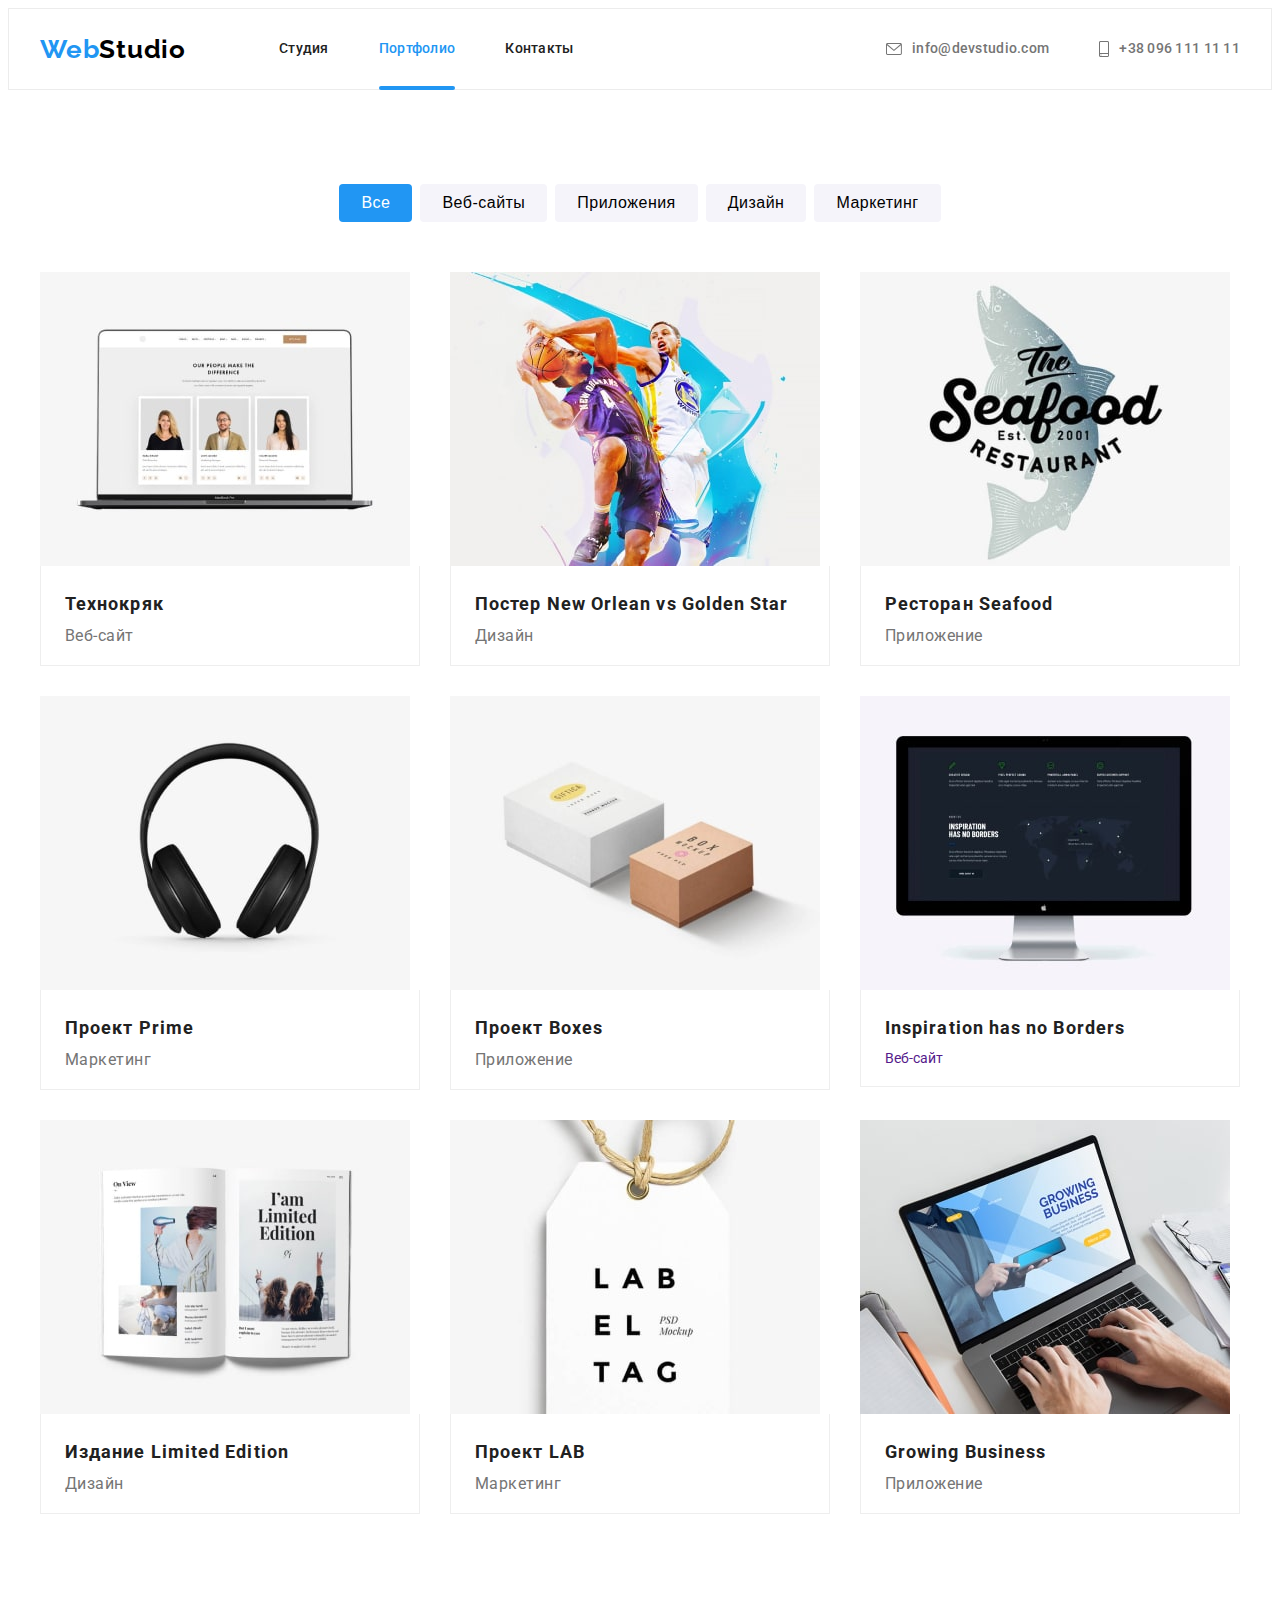
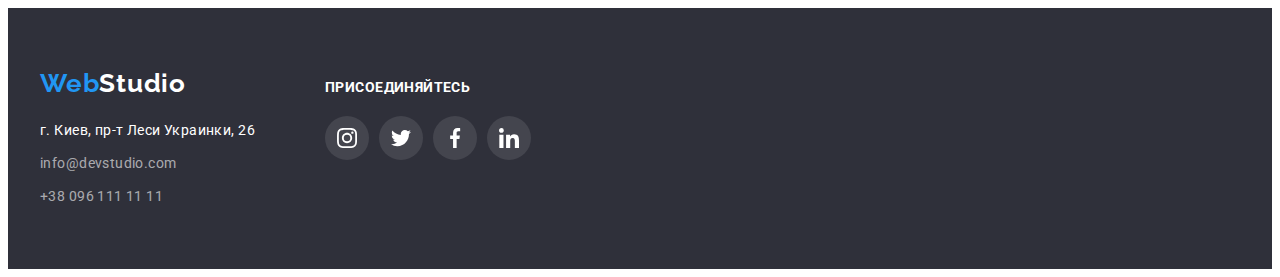
==== portfolio.html @ d4c0b466 "Initial commit" ====
<!DOCTYPE html>
<html lang="ru">
  <head>
    <meta charset="utf-8" />
    <meta http-equiv="X-UA-Compatible" content="IE=edge" />
    <title>Студия</title>
    <meta name="viewport" content="width=device-width, initial-scale=1" />
    <link
      href="https://fonts.googleapis.com/css2?family=Raleway:wght@700&family=Roboto:wght@400;500;700;900&display=swap"
      rel="stylesheet"
    />
    <link
      rel="stylesheet"
      href="https://cdnjs.cloudflare.com/ajax/libs/modern-normalize/1.1.0/modern-normalize.min.css"
      integrity="sha512-wpPYUAdjBVSE4KJnH1VR1HeZfpl1ub8YT/NKx4PuQ5NmX2tKuGu6U/JRp5y+Y8XG2tV+wKQpNHVUX03MfMFn9Q=="
      crossorigin="anonymous"
      referrerpolicy="no-referrer"
    />
    <link rel="stylesheet" href="./css/styles.css" />
    <link rel="preconnect" href="https://fonts.gstatic.com" crossorigin />
  </head>
  <!--header-->
  <body>
    <header class="header">
      <div class="container">
        <a href="./index.html" lang="en" class="header-logo"
          >Web<span class="header-logo-add">Studio</span></a
        >
        <nav>
          <ul class="header-list list">
            <li class="header-item">
              <a class="header-link link" href="./index.html">Студия</a>
            </li>
            <li class="header-item">
              <a class="header-link link current" href="./portfolio.html">Портфолио</a>
            </li>
            <li class="header-item"><a class="header-link link" href="">Контакты</a></li>
          </ul>
        </nav>
        <ul class="contacts-list list">
          <li class="contacts-item">
            <a class="contacts-link link" href="mailto:info@devstudio.com">
              <svg class="contacts-icon" width="16" height="12">
                <use href="./images/icons.svg#icon-envelope"></use></svg
              >info@devstudio.com</a
            >
          </li>
          <li class="contacts-item">
            <a class="contacts-link link" href="tel:+380961111111">
              <svg class="contacts-icon" width="10" height="16">
                <use href="./images/icons.svg#icon-smartphone"></use></svg
              >+38 096 111 11 11</a
            >
          </li>
        </ul>
      </div>
    </header>
    <!--main-->
    <main>
      <section class="portfolio section">
        <div class="container">
          <h1 hidden>Кнопки</h1>
          <ul class="filter-list list">
            <li class="filter-item">
              <button class="filter-button filter-button-current" type="button">Все</button>
            </li>
            <li class="filter-item">
              <button class="filter-button" type="button">Веб-сайты</button>
            </li>
            <li class="filter-item">
              <button class="filter-button" type="button">Приложения</button>
            </li>
            <li class="filter-item">
              <button class="filter-button" type="button">Дизайн</button>
            </li>
            <li class="filter-item">
              <button class="filter-button" type="button">Маркетинг</button>
            </li>
          </ul>
          <ul class="portfolio-list list">
            <li class="portfolio-item">
              <a class="portfolio-link link" href="">
                <div class="portfolio-wrap">
                <img src="./images/portfolio-1.jpg" alt="Наши работы фото 1" width="370" />
                <p class="portfolio-description">
                  Ресурс предлагает комплексные предложения с разныcм уровнем функционала и
                  сервисов. Все это позволит посетителю получить исчерпывающие сведения о компании
                  или частном лице.
                </p></div>
                <div class="portfolio-text-wrapper">
                  <h2 class="portfolio-title">Технокряк</h2>
                  <p class="portfolio-text">Веб-сайт</p>
                </div>
              </a>
            </li>
            <li class="portfolio-item">
              <a class="portfolio-link link" href="">
                <div class="portfolio-wrap">
                  <img src="./images/portfolio-2.jpg" alt="Наши работы фото 2" width="370" />
                  <p class="portfolio-description">
                    Lorem ipsum dolor sit amet consectetur adipisicing elit. Officiis id soluta
                    eligendi sequi quibusdam repellat nesciunt error odit. Magni quia harum error
                    est reiciendis sed quod explicabo architecto soluta quas.
                  </p>
                </div>
                <div class="portfolio-text-wrapper">
                  <h2 class="portfolio-title">Постер New Orlean vs Golden Star</h2>
                  <p class="portfolio-text">Дизайн</p>
                </div></a
              >
            </li>
            <li class="portfolio-item">
              <a class="portfolio-link link" href="">
                <div class="portfolio-wrap">
                  <img src="./images/portfolio-3.jpg" alt="Наши работы фото 3" width="370" />
                  <p class="portfolio-description">
                    Lorem ipsum dolor sit amet consectetur adipisicing elit. Officiis id soluta
                    eligendi sequi quibusdam repellat nesciunt error odit. Magni quia harum error
                    est reiciendis sed quod explicabo architecto soluta quas.
                  </p>
                </div>
                <div class="portfolio-text-wrapper">
                  <h2 class="portfolio-title">Ресторан Seafood</h2>
                  <p class="portfolio-text">Приложение</p>
                </div></a
              >
            </li>
            <li class="portfolio-item">
              <a class="portfolio-link link" href="">
                <div class="portfolio-wrap">
                  <img src="./images/portfolio-4.jpg" alt="Наши работы фото 4" width="370" />
                  <p class="portfolio-description">
                    Lorem ipsum dolor sit amet consectetur adipisicing elit. Officiis id soluta
                    eligendi sequi quibusdam repellat nesciunt error odit. Magni quia harum error
                    est reiciendis sed quod explicabo architecto soluta quas.
                  </p>
                </div>
                <div class="portfolio-text-wrapper">
                  <h2 class="portfolio-title">Проект Prime</h2>
                  <p class="portfolio-text">Маркетинг</p>
                </div></a
              >
            </li>
            <li class="portfolio-item">
              <a class="portfolio-link link" href="">
                <div class="portfolio-wrap">
                  <img src="./images/portfolio-5.jpg" alt="Наши работы фото 5" width="370" />
                  <p class="portfolio-description">
                    Lorem ipsum dolor sit amet consectetur adipisicing elit. Officiis id soluta
                    eligendi sequi quibusdam repellat nesciunt error odit. Magni quia harum error
                    est reiciendis sed quod explicabo architecto soluta quas.
                  </p>
                </div>
                <div class="portfolio-text-wrapper">
                  <h2 class="portfolio-title">Проект Boxes</h2>
                  <p class="portfolio-text">Приложение</p>
                </div></a
              >
            </li>
            <li class="portfolio-item">
              <a class="portfolio-link link" href="">
                <div class="portfolio-wrap">
                  <img src="./images/portfolio-6.jpg" alt="Наши работы фото 6" width="370" />
                  <p class="portfolio-description">
                    Lorem ipsum dolor sit amet consectetur adipisicing elit. Officiis id soluta
                    eligendi sequi quibusdam repellat nesciunt error odit. Magni quia harum error
                    est reiciendis sed quod explicabo architecto soluta quas.
                  </p>
                </div>
                <div class="portfolio-text-wrapper">
                  <h2 class="portfolio-title" lang="en">Inspiration has no Borders</h2>
                  <p class="herportfolioo-text">Веб-сайт</p>
                </div></a
              >
            </li>
            <li class="portfolio-item">
              <a class="portfolio-link link" href="">
                <div class="portfolio-wrap">
                  <img src="./images/portfolio-7.jpg" alt="Наши работы фото 7" width="370" />
                  <p class="portfolio-description">
                    Lorem ipsum dolor sit amet consectetur adipisicing elit. Officiis id soluta
                    eligendi sequi quibusdam repellat nesciunt error odit. Magni quia harum error
                    est reiciendis sed quod explicabo architecto soluta quas.
                  </p>
                </div>
                <div class="portfolio-text-wrapper">
                  <h2 class="portfolio-title">Издание Limited Edition</h2>
                  <p class="portfolio-text">Дизайн</p>
                </div></a
              >
            </li>
            <li class="portfolio-item">
              <a class="portfolio-link link" href="">
                <div class="portfolio-wrap">
                  <img src="./images/portfolio-8.jpg" alt="Наши работы фото 8" width="370" />
                  <p class="portfolio-description">
                    Lorem ipsum dolor sit amet consectetur adipisicing elit. Officiis id soluta
                    eligendi sequi quibusdam repellat nesciunt error odit. Magni quia harum error
                    est reiciendis sed quod explicabo architecto soluta quas.
                  </p>
                </div>
                <div class="portfolio-text-wrapper">
                  <h2 class="portfolio-title">Проект LAB</h2>
                  <p class="portfolio-text">Маркетинг</p>
                </div></a
              >
            </li>
            <li class="portfolio-item">
              <a class="portfolio-link link" href="">
                <div class="portfolio-wrap">
                  <img src="./images/portfolio-9.jpg" alt="Наши работы фото 9" width="370" />
                  <p class="portfolio-description">
                    Lorem ipsum dolor sit amet consectetur adipisicing elit. Officiis id soluta
                    eligendi sequi quibusdam repellat nesciunt error odit. Magni quia harum error
                    est reiciendis sed quod explicabo architecto soluta quas.
                  </p>
                </div>
                <div class="portfolio-text-wrapper">
                  <h2 class="portfolio-title" lang="en">Growing Business</h2>
                  <p class="portfolio-text">Приложение</p>
                </div></a
              >
            </li>
          </ul>
        </div>
      </section>
    </main>
    <!--footer-->
    <footer class="footer">
      <div class="container">
        <h2 class="container-title hidden">Футер</h2>
        <div class="adress-contact">
          <a href="/index.html" lang="en" class="footer-logo"
            >Web<span class="footer-logo-add">Studio</span></a
          >
          <address class="adress">
            <ul class="adress-list list">
              <li class="adress-item">
                <a
                  href="https://goo.gl/maps/ZNNEmPpqHStPW1MP9"
                  class="adress-link-map link"
                  target="_blank"
                  rel="noopener norefererrer"
                >
                  г. Киев, пр-т Леси Украинки, 26
                </a>
              </li>
              <li class="adress-item">
                <a class="adress-link link" href="mailto:info@devstudio.com">info@devstudio.com</a>
              </li>
              <li class="adress-item">
                <a class="adress-link link" href="tel:+380961111111">+38 096 111 11 11</a>
              </li>
            </ul>
          </address>
        </div>
        <div class="adress-connect">
          <h3 class="connect-title">присоединяйтесь</h3>
          <ul class="connect-soc-list list">
            <li class="connect-soc-item">
              <a href="" class="connect-soc-link link">
                <svg class="connect-soc-icon" width="20px" height="20px">
                  <use href="./images/icons.svg#icon-instagram"></use>
                </svg>
              </a>
            </li>
            <li class="connect-soc-item">
              <a href="" class="connect-soc-link link"
                ><svg class="connect-soc-icon" width="20px" height="20px">
                  <use href="./images/icons.svg#icon-twitter"></use></svg
              ></a>
            </li>
            <li class="connect-soc-item">
              <a href="" class="connect-soc-link link"
                ><svg class="connect-soc-icon" width="20px" height="20px">
                  <use href="./images/icons.svg#icon-facebook"></use></svg
              ></a>
            </li>
            <li class="connect-soc-item">
              <a href="" class="connect-soc-link link"
                ><svg class="connect-soc-icon" width="20px" height="20px">
                  <use href="./images/icons.svg#icon-linkedin"></use></svg
              ></a>
            </li>
          </ul>
        </div>
      </div>
    </footer>
  </body>
</html>
---- css/styles.css ----
:root {
  --background-color: #ffffff;
  --alternative-background-color: #2f303a;
  --main-text-color: #212121;
  --second-text-color: #757575;
  --alternative-text-color: #ffffff;
  --active-btn-color: #2196f3;
  --main-font-weight: 700;
  --main-font-family: 'Roboto', sans-serif;
  --second-font-family: 'Raleway', sans-serif;
  --default-font-size: 14px;
  --default-padding: 94px;
  --default-transition-duration: 250ms;
  --default-transition-timing-function: cubic-bezier(0.4, 0, 0.2, 1);
}

body {
  font-family: var(--main-font-family);
  font-size: var(--default-font-size);
  background-color: var(--background-color);
  color: var(--master-text-color);
}

p,
h1,
h2,
h3,
h4,
h5,
h6 {
  margin: 0;
}
ul,
ol {
  margin: 0;
  padding: 0;
}
button {
  cursor: pointer;
}
img {
  display: block;
}
.list {
  list-style: none;
}
.link {
  text-decoration: none;
}
.hidden {
  position: absolute;
  white-space: nowrap;
  width: 1px;
  height: 1px;
  overflow: hidden;
  border: 0;
  padding: 0;
  clip: rect(0 0 0 0);
  clip-path: inset(50%);
  margin: -1px;
}
.container {
  width: 1200px;
  margin: 0 auto;
  padding-left: 15px;
  padding-right: 15px;
  /* outline: 1px solid red; */
}
.section {
  padding-top: var(--default-padding);
  padding-bottom: var(--default-padding);
}
/*----------------header--------------------*/
.header {
  border: 1px solid #ececec;
}
.header-logo {
  color: var(--active-btn-color);
  font-family: var(--second-font-family);
  font-weight: var(--main-font-weight);
  font-size: 26px;
  line-height: 1.19;
  letter-spacing: 0.03em;
  text-decoration: none;
  margin-right: 93px;
}
.header-logo-add {
  color: #000000;
}
.header-list {
  display: flex;
  align-items: center;
}
.header .container {
  display: flex;
  align-items: center;
}
.header-link,
.contacts-link {
  padding: 32px 0;
  display: block;
  color: var(--main-text-color);
  font-weight: 500;
  line-height: 1.14;
  letter-spacing: 0.02em;
  transition-duration: var(--default-transition-duration);
  transition-timing-function: var(--default-transition-timing-function);
}
.header-item:not(:last-child) {
  margin-right: 50px;
}
.current {
  color: var(--active-btn-color);
  position: relative;
}
.current::after {
  content: '';
  display: block;
  position: absolute;
  width: 100%;
  height: 4px;
  background-color: var(--active-btn-color);
  border-radius: 2px;
  left: 0;
  bottom: -1px;
}
.header-link:hover,
.header-link:focus,
.contacts-link:focus,
.contacts-link:hover {
  color: #2196f3;
}
.contacts-list {
  display: flex;
  margin-left: auto;
}
.contacts-link {
  color: var(--second-text-color);
  align-items: center;
  display: flex;
  justify-content: center;
}

.contacts-item:not(:last-child) {
  margin-right: 50px;
}
.contacts-icon {
  display: inline-block;
  fill: currentColor;
  margin-right: 10px;
  justify-content: center;
}
/*----------------head--------------------*/

.head {
  height: 600px;
  max-width: 1600px;
  text-align: center;
  padding-top: 200px;
  padding-bottom: 200px;
  background-color: rgba(47, 48, 58, 0.4);
  margin: 0 auto;
  background-image: linear-gradient(rgba(47, 48, 58, 0.4), rgba(47, 48, 58, 0.4)),
    url(../images/hero-bg.jpg);
  background-repeat: no-repeat;
  background-position: center;
  background-size: cover;
}
.head-title {
  color: var(--alternative-text-color);
  font-weight: 900;
  font-size: 44px;
  line-height: 1.36;
  text-align: center;
  letter-spacing: 0.06em;
  text-transform: uppercase;
}
.head-button {
  height: 50px;
  min-width: 200px;
  font-family: inherit;
  color: var(--alternative-text-color);
  background-color: var(--active-btn-color);
  font-weight: var(--main-font-weight);
  font-size: 16px;
  line-height: 1.87;
  letter-spacing: 0.06em;
  box-shadow: 0px 4px 4px rgba(0, 0, 0, 0.15);
  border-radius: 4px;
  cursor: pointer;
  margin-top: 30px;
  transition-duration: var(--default-transition-duration);
  transition-timing-function: var(--default-transition-timing-function);
}
.head-button:hover,
.head-button:focus {
  background-color: #188ce8;
}
/*----------------body--------------------*/
.hero-list {
  display: flex;
  justify-content: space-between;
}

.hero-title {
  font-weight: var(--main-font-weight);
  line-height: 1.14;
  letter-spacing: 0.03em;
  text-transform: uppercase;
  margin-bottom: 10px;
}
.hero-text {
  line-height: 1.71;
  letter-spacing: 0.03em;
  width: 270px;
  min-height: 75px;
}
.hero-item + .hero-item {
  margin-left: 30px;
}
.hero-img-item {
  width: 270px;
  height: 120px;
  margin-bottom: 30px;
}
.hero-img-link {
  width: 100%;
  height: 100%;
  background: #f5f4fa;
  border-radius: 4px;
  display: flex;
  align-items: center;
  justify-content: center;
}
.photo {
  padding-top: 0;
}
.photo-list {
  display: flex;
  margin-top: 50px;
  margin-left: -30px;
}
.photo-item {
  flex-basis: calc(100% / 3 - 30px);
  margin-left: 30px;
  position: relative;
}
.photo-text {
  position: absolute;
  bottom: 0;
  width: 100%;
  text-align: center;
  background: rgba(47, 48, 58, 0.8);
  padding: 27px 0;
  color: var(--alternative-text-color);
  font-weight: 700;
  font-size: 14px;
  line-height: 1.14;
  text-align: center;
  letter-spacing: 0.03em;
  text-transform: uppercase;
}
.photo-title,
.team-title,
.clients-title {
  font-weight: var(--main-font-weight);
  font-size: 36px;
  line-height: 1.16;
  text-align: center;
  letter-spacing: 0.03em;
}
.team-title {
  margin-bottom: 50px;
}
.team {
  background-color: #f5f4fa;
}
.team-list {
  display: flex;
  margin-left: -30px;
}
.team-item-wrapper {
  padding-top: 30px;
  padding-bottom: 30px;
}
.team-item {
  background-color: var(--background-color);
  flex-basis: calc(100% / 4 - 30px);
  margin-left: 30px;
  box-shadow: 0px 1px 3px rgba(0, 0, 0, 0.12), 0px 1px 1px rgba(0, 0, 0, 0.14),
    0px 2px 1px rgba(0, 0, 0, 0.2);
  border-radius: 0px 0px 4px 4px;
}
.team-text-title {
  font-weight: 500;
  font-size: 16px;
  line-height: 1.19;
  text-align: center;
  letter-spacing: 0.03em;
  margin-bottom: 10px;
}
.team-text {
  color: var(--second-text-color);
  font-size: 16px;
  line-height: 1.19;
  text-align: center;
  letter-spacing: 0.03em;
  margin-bottom: 16px;
}
.team-soc-item {
  width: 44px;
  height: 44px;
  margin-right: 10px;
}
.team-soc-list {
  display: flex;
  justify-content: center;
}
.team-soc-item:last-child {
  margin-right: 0;
}
.team-soc-link {
  width: 100%;
  height: 100%;
  display: flex;
  align-items: center;
  justify-content: center;
  border-radius: 50%;
  transition-duration: var(--default-transition-duration);
  transition-timing-function: var(--default-transition-timing-function);
}
.team-soc-icon {
  fill: #afb1b8;
  transition-duration: var(--default-transition-duration);
  transition-timing-function: var(--default-transition-timing-function);
}
.team-soc-link:hover,
.team-soc-link:focus {
  background-color: var(--active-btn-color);
}
.team-soc-link:hover .team-soc-icon,
.team-soc-link:focus .team-soc-icon {
  fill: var(--background-color);
}
.clients-title {
  margin-top: 94px;
  margin-bottom: 50px;
}
.clients-list {
  display: flex;
  justify-content: center;
  margin-bottom: 94px;
}
.clients-item {
  width: 170px;
  height: 92px;
  margin-right: 30px;
}
.clients-item:last-child {
  margin-right: 0;
}
.clients-link {
  width: 100%;
  height: 100%;
  border: 1px solid #afb1b8;
  border-radius: 4px;
  display: flex;
  align-items: center;
  justify-content: center;
  transition-duration: var(--default-transition-duration);
  transition-timing-function: var(--default-transition-timing-function);
}
.clients-link:hover,
.clients-link:focus {
  border: 1px solid var(--active-btn-color);
}
.clients-logo {
  fill: #afb1b8;
  transition-duration: var(--default-transition-duration);
  transition-timing-function: var(--default-transition-timing-function);
}
.clients-link:hover .clients-logo,
.clients-link:focus .clients-logo {
  fill: var(--active-btn-color);
}
/*----------------footer--------------------*/

.footer {
  background-color: var(--alternative-background-color);
  padding-top: 60px;
  padding-bottom: 60px;
}
.footer .container {
  display: flex;
  align-items: baseline;
}
.footer-logo {
  color: var(--active-btn-color);
  font-family: var(--second-font-family);
  font-weight: var(--main-font-weight);
  font-size: 26px;
  line-height: 1.19;
  letter-spacing: 0.03em;
  text-decoration: none;
  margin-bottom: 20px;
  display: block;
}
.footer-logo-add {
  color: var(--alternative-text-color);
}
.adress-list {
  color: var(--alternative-text-color);
  font-style: normal;
  line-height: 1.71;
  letter-spacing: 0.03em;
}
.adress-item:not(:last-child) {
  margin-bottom: 9px;
}
.adress-link-map {
  color: inherit;
  transition-duration: var(--default-transition-duration);
  transition-timing-function: var(--default-transition-timing-function);
}
.adress-link {
  color: rgba(255, 255, 255, 0.6);
  transition-duration: var(--default-transition-duration);
  transition-timing-function: var(--default-transition-timing-function);
}
.adress-link-map:hover,
.adress-link:hover,
.adress-link-map:focus,
.adress-link:focus {
  color: #2196f3;
}
.adress-connect {
  margin-left: 70px;
}
.connect-title {
  font-weight: var(--main-font-weight);
  font-size: 14px;
  line-height: 1.14;
  letter-spacing: 0.03em;
  text-transform: uppercase;
  color: var(--alternative-text-color);
}
.connect-soc-item {
  width: 44px;
  height: 44px;
  margin-right: 10px;
}
.connect-soc-list {
  display: flex;
  justify-content: center;
  margin-top: 20px;
}
.connect-soc-item:last-child {
  margin-right: 0;
}
.connect-soc-link {
  width: 100%;
  height: 100%;
  display: flex;
  align-items: center;
  justify-content: center;
  border-radius: 50%;
  background: rgba(255, 255, 255, 0.1);
  transition-duration: var(--default-transition-duration);
  transition-timing-function: var(--default-transition-timing-function);
}
.connect-soc-icon {
  fill: #fff;
  transition-duration: var(--default-transition-duration);
  transition-timing-function: var(--default-transition-timing-function);
}
.connect-soc-link:hover,
.connect-soc-link:focus {
  background-color: var(--active-btn-color);
}
.connect-soc-link:hover .connect-soc-icon,
.connect-soc-link:focus .connect-soc-icon {
  fill: var(--background-color);
}

/*----------------portfolio--------------------*/

.filter-list {
  display: flex;
  justify-content: center;
  margin-bottom: 50px;
}
.filter-item:not(:last-child) {
  margin-right: 8px;
}
.filter-button {
  background-color: #f5f4fa;
  font-weight: 500;
  font-size: 16px;
  line-height: 1.62;
  text-align: center;
  letter-spacing: 0.03em;
  border-radius: 4px;
  border: none;
  outline: none;
  cursor: pointer;
  padding: 6px 22px;
  transition-duration: var(--default-transition-duration);
  transition-timing-function: var(--default-transition-timing-function);
}
.filter-button-current {
  color: var(--alternative-text-color);
  background-color: var(--active-btn-color);
}
.filter-button:hover,
.filter-button:focus {
  color: var(--alternative-text-color);
  background-color: var(--active-btn-color);
  box-shadow: 0px 3px 1px rgba(0, 0, 0, 0.1), 0px 1px 2px rgba(0, 0, 0, 0.08),
    0px 2px 2px rgba(0, 0, 0, 0.12);
}
.portfolio-list {
  display: flex;
  margin: -15px;
  flex-wrap: wrap;
}
.portfolio-item {
  flex-basis: calc(100% / 3 - 30px);
  margin: 15px;
}
.portfolio-wrap {
  position: relative;
  overflow: hidden;
}
.portfolio-description {
  position: absolute;
  top: 0;
  padding: 63px 24px;
  background: rgba(33, 150, 243, 0.9);
  font-size: 18px;
  line-height: 1.55;
  letter-spacing: 0.03em;
  color: var(--alternative-text-color);
  height: 100%;
  transform: translateY(100%);
  transition: transform var(--default-transition-duration) linear;
  transition-timing-function: var(--default-transition-timing-function);
}
.portfolio-item:hover .portfolio-description {
  transform: translate(0);
}
.portfolio-item:hover {
  box-shadow: 0px 1px 1px rgba(0, 0, 0, 0.12), 0px 4px 4px rgba(0, 0, 0, 0.06),
    1px 4px 6px rgba(0, 0, 0, 0.16);
  transition-duration: var(--default-transition-duration);
  transition-timing-function: var(--default-transition-timing-function);
}
.portfolio-text-wrapper {
  padding: 20px 24px;
  border: 1px solid #eeeeee;
  border-top: none;
}
.portfolio-title {
  color: var(--main-text-color);
  font-weight: var(--main-font-weight);
  font-size: 18px;
  line-height: 2;
  letter-spacing: 0.06em;
  margin-bottom: 4px;
}
.portfolio-text {
  color: var(--second-text-color);
  font-size: 16px;
  line-height: 1.88x;
  letter-spacing: 0.03em;
}

/*----------------backdrop--------------------*/
.backdrop {
  width: 100%;
  height: 100%;
  background-color: rgba(0, 0, 0, 0.5);
  position: fixed;
  top: 0;
  transition: opacity var(--default-transition-duration) var(--default-transition-timing-function),
    visibility var(--default-transition-duration) var(--default-transition-timing-function);
}
.modal {
  width: 500px;
  min-height: 600px;
  background-color: var(--background-color);
  border-radius: 5px;
  position: absolute;
  top: 50%;
  left: 50%;
  transform: translate(-50%, -50%) translateX(0px);
  opacity: 1;
  transition: transform var(--default-transition-duration) var(--default-transition-timing-function),
    opacity var(--default-transition-duration) var(--default-transition-timing-function);
}
.backdrop.is-hidden .modal {
  transform: translate(-50%, -50%) translateX(-150px);
  opacity: 0;
}
.modal-close-btn {
  background-color: var(--background-color);
  border: 1px solid rgba(0, 0, 0, 0.1);
  border-radius: 50%;
  width: 30px;
  height: 30px;
  position: absolute;
  top: 8px;
  right: 8px;
}
.modal-close-icon {
  display: flex;
  width: 100%;
  height: 100%;
  align-items: center;
  justify-content: center;
  transition-duration: var(--default-transition-duration);
  transition-timing-function: var(--default-transition-timing-function);
}
.modal-close-icon:hover,
.modal-close-icon:focus {
  fill: var(--active-btn-color);
}
.is-hidden {
  visibility: hidden;
  opacity: 0;
  pointer-events: 0;
}
.no-scroll {
  overflow: hidden;
}
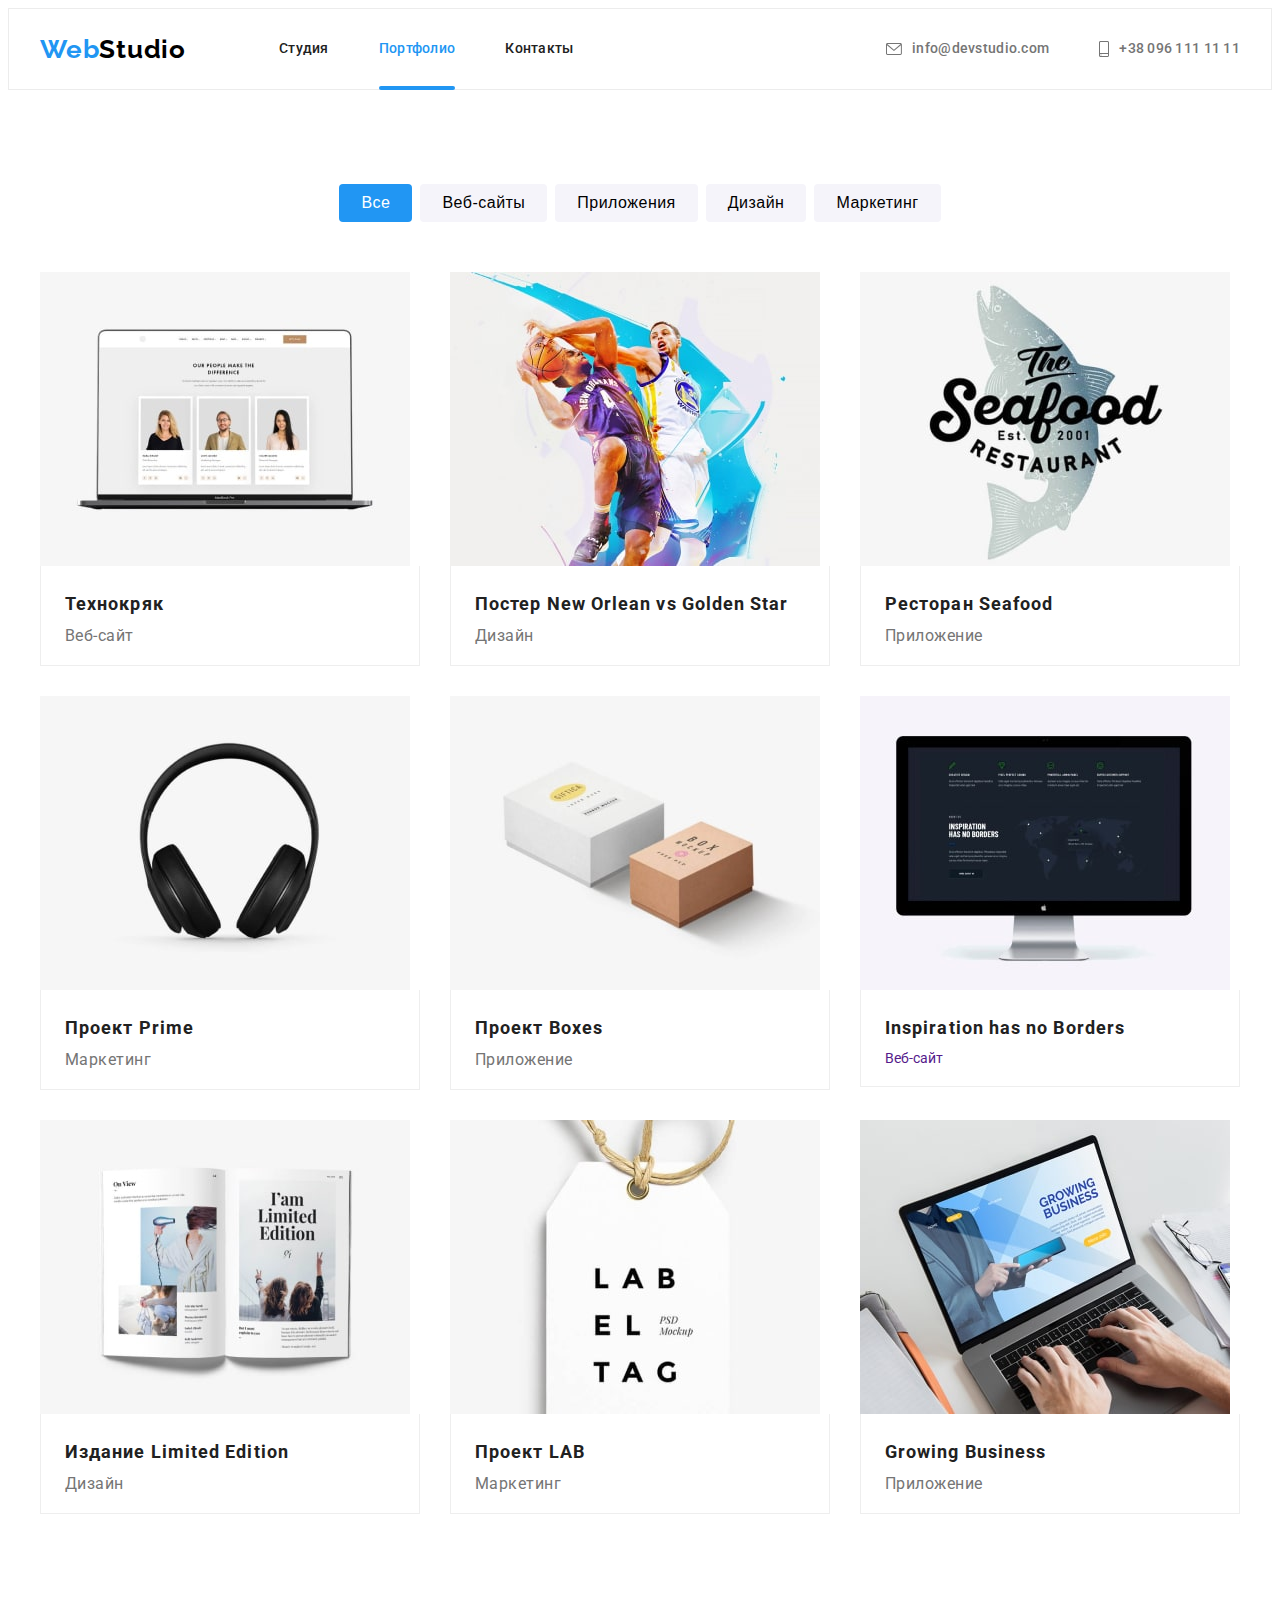
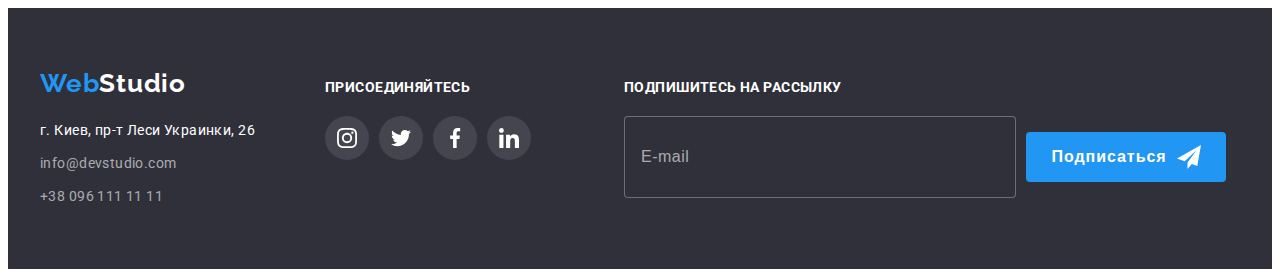
==== commit 36fccb15: "1906 0024" ====
--- a/portfolio.html
+++ b/portfolio.html
@@ -81,12 +81,13 @@
             <li class="portfolio-item">
               <a class="portfolio-link link" href="">
                 <div class="portfolio-wrap">
-                <img src="./images/portfolio-1.jpg" alt="Наши работы фото 1" width="370" />
-                <p class="portfolio-description">
-                  Ресурс предлагает комплексные предложения с разныcм уровнем функционала и
-                  сервисов. Все это позволит посетителю получить исчерпывающие сведения о компании
-                  или частном лице.
-                </p></div>
+                  <img src="./images/portfolio-1.jpg" alt="Наши работы фото 1" width="370" />
+                  <p class="portfolio-description">
+                    Ресурс предлагает комплексные предложения с разныcм уровнем функционала и
+                    сервисов. Все это позволит посетителю получить исчерпывающие сведения о компании
+                    или частном лице.
+                  </p>
+                </div>
                 <div class="portfolio-text-wrapper">
                   <h2 class="portfolio-title">Технокряк</h2>
                   <p class="portfolio-text">Веб-сайт</p>
@@ -284,6 +285,27 @@
             </li>
           </ul>
         </div>
+        <div class="connect-form">
+          <p class="connect-title">Подпишитесь на рассылку</p>
+          <form class="connect-form-wrap">
+            <div class="connect-field">
+              <input
+                type="text"
+                class="connect-form-input"
+                name="user-email"
+                pattern="[a-z0-9._%+-]+@[a-z0-9.-]+\.[a-z]{2,4}$"
+                title="example@mail.com"
+                placeholder="E-mail"
+              />
+              <button type="submit" class="connect-form-btn">
+                Подписаться
+                <svg class="connect-form-icon" width="24px" height="24px">
+                  <use href="./images/icons.svg#icon-send"></use>
+                </svg>
+              </button>
+            </div>
+          </form>
+        </div>
       </div>
     </footer>
   </body>
--- a/css/styles.css
+++ b/css/styles.css
@@ -436,13 +436,14 @@
 .adress-connect {
   margin-left: 70px;
 }
-.connect-title {
+.connect-title{
   font-weight: var(--main-font-weight);
   font-size: 14px;
   line-height: 1.14;
   letter-spacing: 0.03em;
   text-transform: uppercase;
   color: var(--alternative-text-color);
+  margin-bottom: 20px;
 }
 .connect-soc-item {
   width: 44px;
@@ -452,7 +453,7 @@
 .connect-soc-list {
   display: flex;
   justify-content: center;
-  margin-top: 20px;
+  /* margin-top: 20px; */
 }
 .connect-soc-item:last-child {
   margin-right: 0;
@@ -480,6 +481,83 @@
 .connect-soc-link:hover .connect-soc-icon,
 .connect-soc-link:focus .connect-soc-icon {
   fill: var(--background-color);
+}
+.connect-form {
+  margin-left: 93px;
+}
+.connect-form .connect-field {
+  display: flex;
+  flex-direction: row;
+  align-items: center;
+}
+.connect-form-input {
+  background-color: #2f303a;
+  color: var(--background-color);
+  font-weight: 400;
+  font-size: 16px;
+  line-height: 1.3;
+  letter-spacing: 0.03em;
+  width: 358px;
+  height: 50px;
+  padding: 15px 16px;
+  border: 1px solid rgba(255, 255, 255, 0.3);
+  border-radius: 4px;
+  transition-duration: var(--default-transition-duration);
+  transition-timing-function: var(--default-transition-timing-function);
+}
+.connect-form-input::placeholder {
+  font-weight: 400;
+  font-size: 16px;
+  line-height: 1.3;
+  letter-spacing: 0.03em;
+  color: rgba(255, 255, 255, 0.6);
+}
+.connect-form-input:focus,
+.connect-form-input:hover {
+  border-color: var(--active-btn-color);
+    outline: none;
+}
+.connect-form-input:focus-visible {
+  border-color: var(--active-btn-color);
+}
+.connect-form-btn {
+  display: flex;
+  align-items: center;
+  justify-content: center;
+  border: 1px solid transparent;
+  text-align: center;
+  padding: 0;
+  min-width: 200px;
+  height: 50px;
+  border-radius: 4px;
+  margin-left: 10px;
+  fill: white;
+  color: var(--background-color);
+  background-color: var(--active-btn-color);
+  font-weight: 700;
+  font-size: 16px;
+  line-height: 1.87;
+  letter-spacing: 0.06em;
+  cursor: pointer;
+  transition-property: color, background-color;
+  transition-duration: var(--default-transition-duration);
+  transition-timing-function: var(--default-transition-timing-function);
+}
+.connect-form-btn:hover,
+.connect-form-btn:focus {
+  box-shadow: 0px 4px 4px rgba(0, 0, 0, 0.15);
+  color: var(--active-btn-color);
+  background-color: var(--background-color);
+  border: 1px solid transparent;
+  fill: var(--active-btn-color);
+}
+
+.connect-form-icon {
+  margin-left: 10px;
+}
+.connect-form-btn:hover .connect-form-icon,
+.connect-form-btn:focus .connect-form-icon{
+  fill: var(--active-btn-color);
 }
 
 /*----------------portfolio--------------------*/
@@ -585,8 +663,8 @@
     visibility var(--default-transition-duration) var(--default-transition-timing-function);
 }
 .modal {
-  width: 500px;
-  min-height: 600px;
+  width: 528px;
+  min-height: 581px;
   background-color: var(--background-color);
   border-radius: 5px;
   position: absolute;
@@ -596,6 +674,7 @@
   opacity: 1;
   transition: transform var(--default-transition-duration) var(--default-transition-timing-function),
     opacity var(--default-transition-duration) var(--default-transition-timing-function);
+  padding: 40px;
 }
 .backdrop.is-hidden .modal {
   transform: translate(-50%, -50%) translateX(-150px);
@@ -632,3 +711,127 @@
 .no-scroll {
   overflow: hidden;
 }
+.modal-title {
+  font-weight: var(--main-font-weight);
+  font-size: 20px;
+  line-height: 1.15;
+  text-align: center;
+  letter-spacing: 0.03em;
+  color: var(--main-text-color);
+  margin-bottom: 30px;
+}
+.modal-input {
+  width: 100%;
+  height: 40px;
+  border: 1px solid rgba(33, 33, 33, 0.2);
+  border-radius: 4px;
+  padding-left: 42px;
+  outline: none;
+}
+.modal-input-comment {
+  padding-left: 16px;
+  padding-top: 12px;
+  height: 120px;
+  resize: none;
+}
+.modal-field {
+  margin-bottom: 10px;
+}
+.modal-icon {
+  position: absolute;
+  left: 12px;
+  top: 50%;
+  transform: translateY(-50%);
+}
+
+.input-wrap {
+  position: relative;
+}
+.modal-input::placeholder {
+  font-size: var(--default-font-size);
+  line-height: 1.14;
+  letter-spacing: 0.01em;
+  color: rgba(117, 117, 117, 0.5);
+}
+.modal-input:hover,
+.modal-input:focus,
+.modal-input:active {
+  border-color: #2196f3;
+}
+.input-wrap:hover .modal-icon,
+.input-wrap:focus .modal-icon,
+.input-wrap:active .modal-icon {
+  fill: var(--active-btn-color);
+}
+.modal-label {
+  font-size: 12px;
+  line-height: 1.16;
+  letter-spacing: 0.01em;
+  color: var(--second-text-color);
+  display: block;
+  margin-bottom: 4px;
+}
+.check-text {
+  font-size: var(--default-font-size);
+  line-height: 1.71;
+  letter-spacing: 0.03em;
+  color: var(--second-text-color);
+  display: flex;
+  align-items: center;
+}
+.check-text span {
+  width: 16px;
+  height: 15px;
+  border-radius: 2px;
+  border: 2px solid #000000;
+  margin-right: 8px;
+  display: flex;
+  align-items: center;
+  justify-content: center;
+}
+.modal-terms-link {
+  color: var(--active-btn-color);
+  text-decoration-line: underline;
+  margin-left: 4px;
+}
+.check-icon {
+  fill: transparent;
+}
+.modal-check:checked + .check-text span {
+  background: var(--active-btn-color);
+  border: none;
+}
+.modal-check:checked + .check-text .check-icon {
+  fill: #fff;
+}
+.checkbox-field {
+  position: relative;
+  display: flex;
+  align-items: center;
+  justify-content: space-evenly;
+  margin-bottom: 30px;
+}
+.modal-send-btn {
+  display: flex;
+  justify-content: center;
+  align-items: center;
+  margin: auto;
+  height: 50px;
+  min-width: 200px;
+  font-weight: 700;
+  font-size: 16px;
+  line-height: 1.88;
+  letter-spacing: 0.06em;
+  background-color: #188ce8;
+  box-shadow: 0px 4px 4px rgba(0, 0, 0, 0.15);
+  border-radius: 4px;
+  text-align: center;
+  color: var(--alternative-text-color);
+  cursor: pointer;
+  transition-duration: var(--default-transition-duration);
+  transition-timing-function: var(--default-transition-timing-function);
+}
+.modal-send-btn:hover,
+.modal-send-btn:focus {
+  background-color: var(--active-btn-color);
+}
